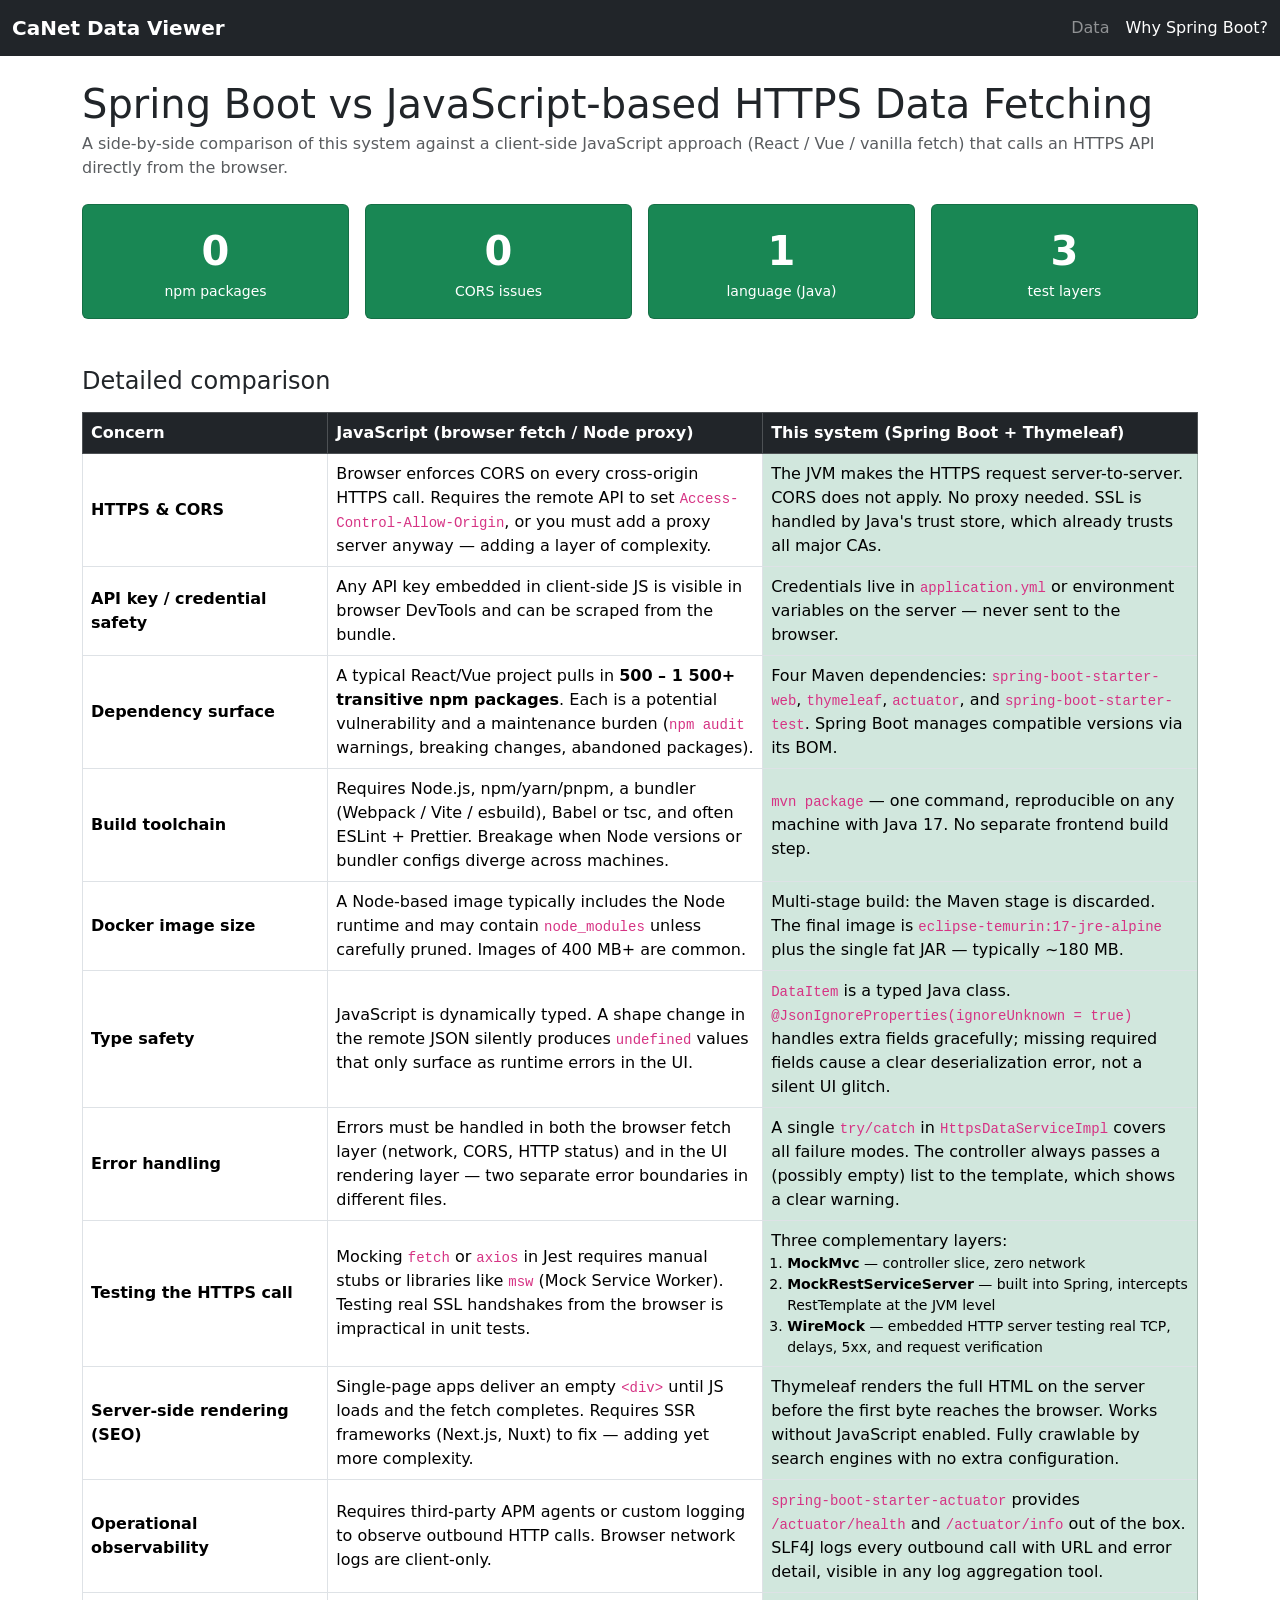
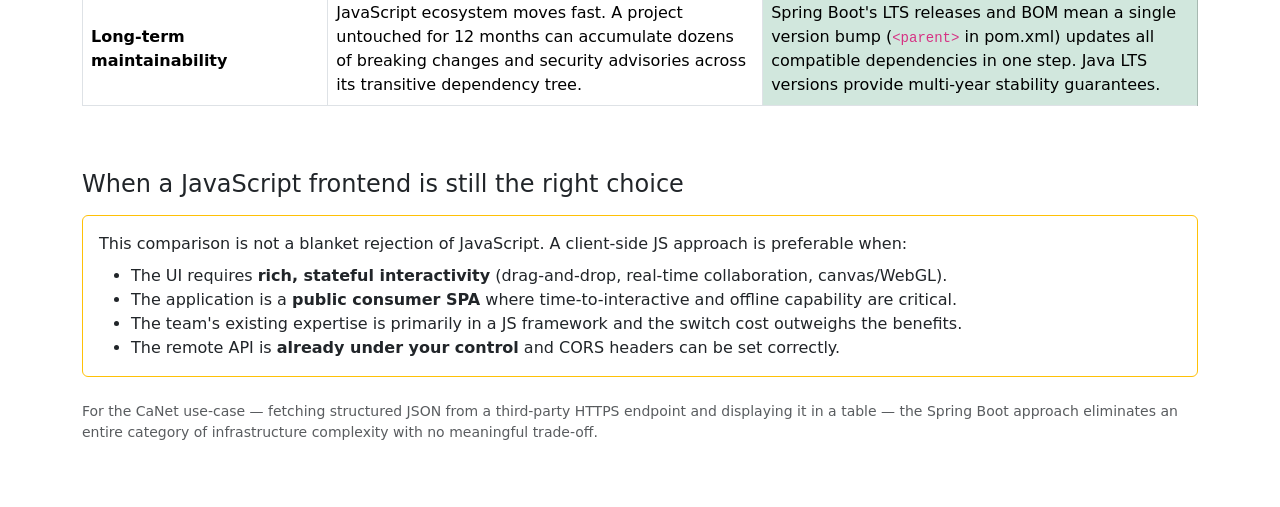
==== spring-boot-app/src/main/resources/templates/about.html @ 15191039 "Add Spring Boot vs JavaScript comparison page and update README - New /about route in DataController" ====
<!DOCTYPE html>
<html xmlns:th="http://www.thymeleaf.org" lang="en">
<head>
    <meta charset="UTF-8"/>
    <meta name="viewport" content="width=device-width, initial-scale=1"/>
    <title>CaNet — Why Spring Boot?</title>
    <link rel="stylesheet"
          href="https://cdn.jsdelivr.net/npm/bootstrap@5.3.3/dist/css/bootstrap.min.css"
          integrity="sha384-QWTKZyjpPEjISv5WaRU9OFeRpok6YctnYmDr5pNlyT2bRjXh0JMhjY6hW+ALEwIH"
          crossorigin="anonymous"/>
    <link rel="stylesheet" th:href="@{/css/style.css}"/>
</head>
<body>

<nav class="navbar navbar-dark bg-dark">
    <div class="container-fluid">
        <span class="navbar-brand fw-bold">CaNet Data Viewer</span>
        <div class="d-flex gap-3 align-items-center">
            <a href="/" class="nav-link text-white-50">Data</a>
            <a href="/about" class="nav-link text-white active">Why Spring Boot?</a>
        </div>
    </div>
</nav>

<div class="container mt-4 pb-5">

    <h1 class="mb-1">Spring Boot vs JavaScript-based HTTPS Data Fetching</h1>
    <p class="text-muted mb-4">
        A side-by-side comparison of this system against a client-side JavaScript
        approach (React / Vue / vanilla fetch) that calls an HTTPS API directly
        from the browser.
    </p>

    <!-- ── Quick scorecard ─────────────────────────────────────────────── -->
    <div class="row g-3 mb-5">
        <div class="col-6 col-md-3">
            <div class="card text-bg-success text-center py-3">
                <div class="fs-1 fw-bold">0</div>
                <div class="small">npm packages</div>
            </div>
        </div>
        <div class="col-6 col-md-3">
            <div class="card text-bg-success text-center py-3">
                <div class="fs-1 fw-bold">0</div>
                <div class="small">CORS issues</div>
            </div>
        </div>
        <div class="col-6 col-md-3">
            <div class="card text-bg-success text-center py-3">
                <div class="fs-1 fw-bold">1</div>
                <div class="small">language (Java)</div>
            </div>
        </div>
        <div class="col-6 col-md-3">
            <div class="card text-bg-success text-center py-3">
                <div class="fs-1 fw-bold">3</div>
                <div class="small">test layers</div>
            </div>
        </div>
    </div>

    <!-- ── Detailed comparison table ──────────────────────────────────── -->
    <h2 class="h4 mb-3">Detailed comparison</h2>
    <div class="table-responsive mb-5">
        <table class="table table-bordered align-middle">
            <thead class="table-dark">
                <tr>
                    <th style="width:22%">Concern</th>
                    <th style="width:39%">JavaScript (browser fetch / Node proxy)</th>
                    <th style="width:39%">This system (Spring Boot + Thymeleaf)</th>
                </tr>
            </thead>
            <tbody>

                <tr>
                    <td class="fw-semibold">HTTPS &amp; CORS</td>
                    <td>
                        Browser enforces CORS on every cross-origin HTTPS call.
                        Requires the remote API to set
                        <code>Access-Control-Allow-Origin</code>, or you must add
                        a proxy server anyway — adding a layer of complexity.
                    </td>
                    <td class="table-success">
                        The JVM makes the HTTPS request server-to-server.
                        CORS does not apply. No proxy needed. SSL is handled
                        by Java's trust store, which already trusts all major CAs.
                    </td>
                </tr>

                <tr>
                    <td class="fw-semibold">API key / credential safety</td>
                    <td>
                        Any API key embedded in client-side JS is visible in
                        browser DevTools and can be scraped from the bundle.
                    </td>
                    <td class="table-success">
                        Credentials live in <code>application.yml</code> or
                        environment variables on the server — never sent to
                        the browser.
                    </td>
                </tr>

                <tr>
                    <td class="fw-semibold">Dependency surface</td>
                    <td>
                        A typical React/Vue project pulls in
                        <strong>500 – 1 500+ transitive npm packages</strong>.
                        Each is a potential vulnerability and a maintenance burden
                        (<code>npm audit</code> warnings, breaking changes,
                        abandoned packages).
                    </td>
                    <td class="table-success">
                        Four Maven dependencies: <code>spring-boot-starter-web</code>,
                        <code>thymeleaf</code>, <code>actuator</code>, and
                        <code>spring-boot-starter-test</code>.
                        Spring Boot manages compatible versions via its BOM.
                    </td>
                </tr>

                <tr>
                    <td class="fw-semibold">Build toolchain</td>
                    <td>
                        Requires Node.js, npm/yarn/pnpm, a bundler (Webpack /
                        Vite / esbuild), Babel or tsc, and often ESLint + Prettier.
                        Breakage when Node versions or bundler configs diverge
                        across machines.
                    </td>
                    <td class="table-success">
                        <code>mvn package</code> — one command, reproducible on
                        any machine with Java 17. No separate frontend build step.
                    </td>
                </tr>

                <tr>
                    <td class="fw-semibold">Docker image size</td>
                    <td>
                        A Node-based image typically includes the Node runtime
                        and may contain <code>node_modules</code> unless carefully
                        pruned. Images of 400 MB+ are common.
                    </td>
                    <td class="table-success">
                        Multi-stage build: the Maven stage is discarded.
                        The final image is <code>eclipse-temurin:17-jre-alpine</code>
                        plus the single fat JAR — typically ~180 MB.
                    </td>
                </tr>

                <tr>
                    <td class="fw-semibold">Type safety</td>
                    <td>
                        JavaScript is dynamically typed. A shape change in the
                        remote JSON silently produces <code>undefined</code> values
                        that only surface as runtime errors in the UI.
                    </td>
                    <td class="table-success">
                        <code>DataItem</code> is a typed Java class.
                        <code>@JsonIgnoreProperties(ignoreUnknown = true)</code>
                        handles extra fields gracefully; missing required fields
                        cause a clear deserialization error, not a silent UI glitch.
                    </td>
                </tr>

                <tr>
                    <td class="fw-semibold">Error handling</td>
                    <td>
                        Errors must be handled in both the browser fetch layer
                        (network, CORS, HTTP status) and in the UI rendering layer
                        — two separate error boundaries in different files.
                    </td>
                    <td class="table-success">
                        A single <code>try/catch</code> in
                        <code>HttpsDataServiceImpl</code> covers all failure modes.
                        The controller always passes a (possibly empty) list to
                        the template, which shows a clear warning.
                    </td>
                </tr>

                <tr>
                    <td class="fw-semibold">Testing the HTTPS call</td>
                    <td>
                        Mocking <code>fetch</code> or <code>axios</code> in Jest
                        requires manual stubs or libraries like
                        <code>msw</code> (Mock Service Worker).
                        Testing real SSL handshakes from the browser is impractical
                        in unit tests.
                    </td>
                    <td class="table-success">
                        Three complementary layers:
                        <ol class="mb-0 ps-3 small">
                            <li><strong>MockMvc</strong> — controller slice, zero network</li>
                            <li><strong>MockRestServiceServer</strong> — built into Spring, intercepts RestTemplate at the JVM level</li>
                            <li><strong>WireMock</strong> — embedded HTTP server testing real TCP, delays, 5xx, and request verification</li>
                        </ol>
                    </td>
                </tr>

                <tr>
                    <td class="fw-semibold">Server-side rendering (SEO)</td>
                    <td>
                        Single-page apps deliver an empty <code>&lt;div&gt;</code>
                        until JS loads and the fetch completes.
                        Requires SSR frameworks (Next.js, Nuxt) to fix — adding
                        yet more complexity.
                    </td>
                    <td class="table-success">
                        Thymeleaf renders the full HTML on the server before the
                        first byte reaches the browser. Works without JavaScript
                        enabled. Fully crawlable by search engines with no extra
                        configuration.
                    </td>
                </tr>

                <tr>
                    <td class="fw-semibold">Operational observability</td>
                    <td>
                        Requires third-party APM agents or custom logging to observe
                        outbound HTTP calls. Browser network logs are client-only.
                    </td>
                    <td class="table-success">
                        <code>spring-boot-starter-actuator</code> provides
                        <code>/actuator/health</code> and <code>/actuator/info</code>
                        out of the box. SLF4J logs every outbound call with URL and
                        error detail, visible in any log aggregation tool.
                    </td>
                </tr>

                <tr>
                    <td class="fw-semibold">Long-term maintainability</td>
                    <td>
                        JavaScript ecosystem moves fast. A project untouched for
                        12 months can accumulate dozens of breaking changes and
                        security advisories across its transitive dependency tree.
                    </td>
                    <td class="table-success">
                        Spring Boot's LTS releases and BOM mean a single version
                        bump (<code>&lt;parent&gt;</code> in pom.xml) updates all
                        compatible dependencies in one step. Java LTS versions
                        provide multi-year stability guarantees.
                    </td>
                </tr>

            </tbody>
        </table>
    </div>

    <!-- ── When JS is still the right choice ──────────────────────────── -->
    <h2 class="h4 mb-3">When a JavaScript frontend is still the right choice</h2>
    <div class="card border-warning mb-4">
        <div class="card-body">
            <p class="mb-2">
                This comparison is not a blanket rejection of JavaScript.
                A client-side JS approach is preferable when:
            </p>
            <ul class="mb-0">
                <li>The UI requires <strong>rich, stateful interactivity</strong> (drag-and-drop, real-time collaboration, canvas/WebGL).</li>
                <li>The application is a <strong>public consumer SPA</strong> where time-to-interactive and offline capability are critical.</li>
                <li>The team's existing expertise is primarily in a JS framework and the switch cost outweighs the benefits.</li>
                <li>The remote API is <strong>already under your control</strong> and CORS headers can be set correctly.</li>
            </ul>
        </div>
    </div>

    <p class="text-muted small">
        For the CaNet use-case — fetching structured JSON from a third-party HTTPS
        endpoint and displaying it in a table — the Spring Boot approach eliminates
        an entire category of infrastructure complexity with no meaningful trade-off.
    </p>

</div>
</body>
</html>
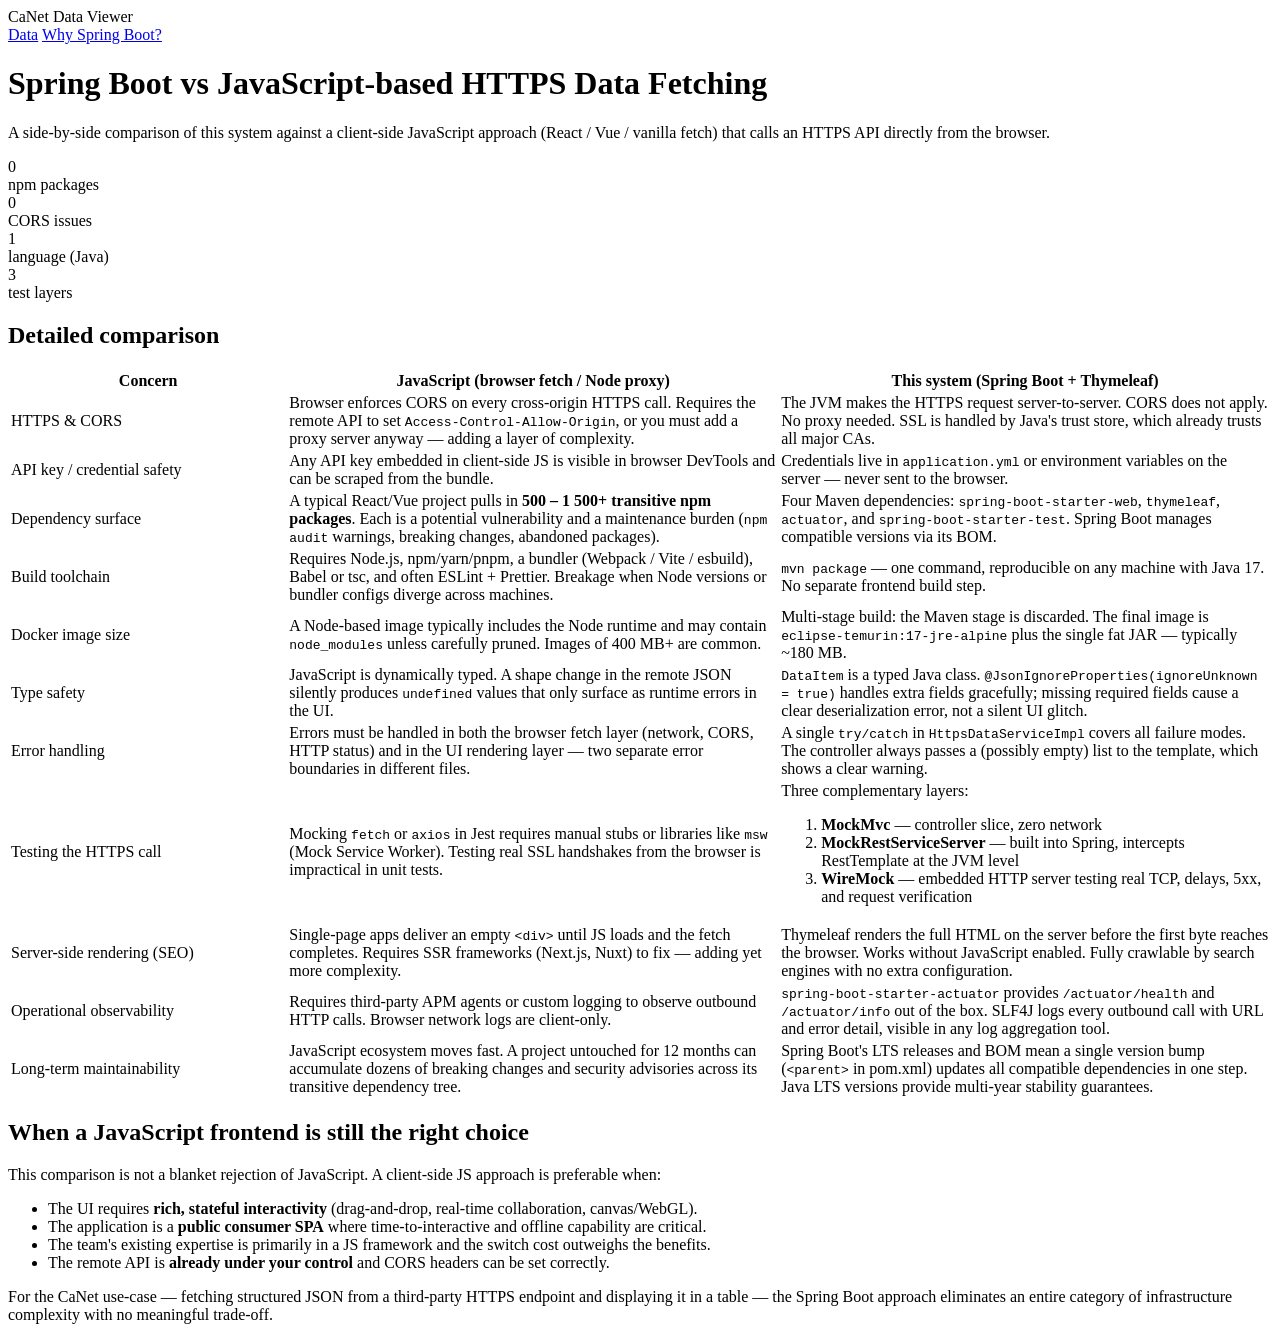
==== commit 87eca255: "Bundle Bootstrap via WebJar — no CDN call at runtime Secure/air-gapped environments block cdn.jsdeli" ====
--- a/spring-boot-app/src/main/resources/templates/about.html
+++ b/spring-boot-app/src/main/resources/templates/about.html
@@ -4,10 +4,7 @@
     <meta charset="UTF-8"/>
     <meta name="viewport" content="width=device-width, initial-scale=1"/>
     <title>CaNet — Why Spring Boot?</title>
-    <link rel="stylesheet"
-          href="https://cdn.jsdelivr.net/npm/bootstrap@5.3.3/dist/css/bootstrap.min.css"
-          integrity="sha384-QWTKZyjpPEjISv5WaRU9OFeRpok6YctnYmDr5pNlyT2bRjXh0JMhjY6hW+ALEwIH"
-          crossorigin="anonymous"/>
+    <link rel="stylesheet" th:href="@{/webjars/bootstrap/css/bootstrap.min.css}"/>
     <link rel="stylesheet" th:href="@{/css/style.css}"/>
 </head>
 <body>
